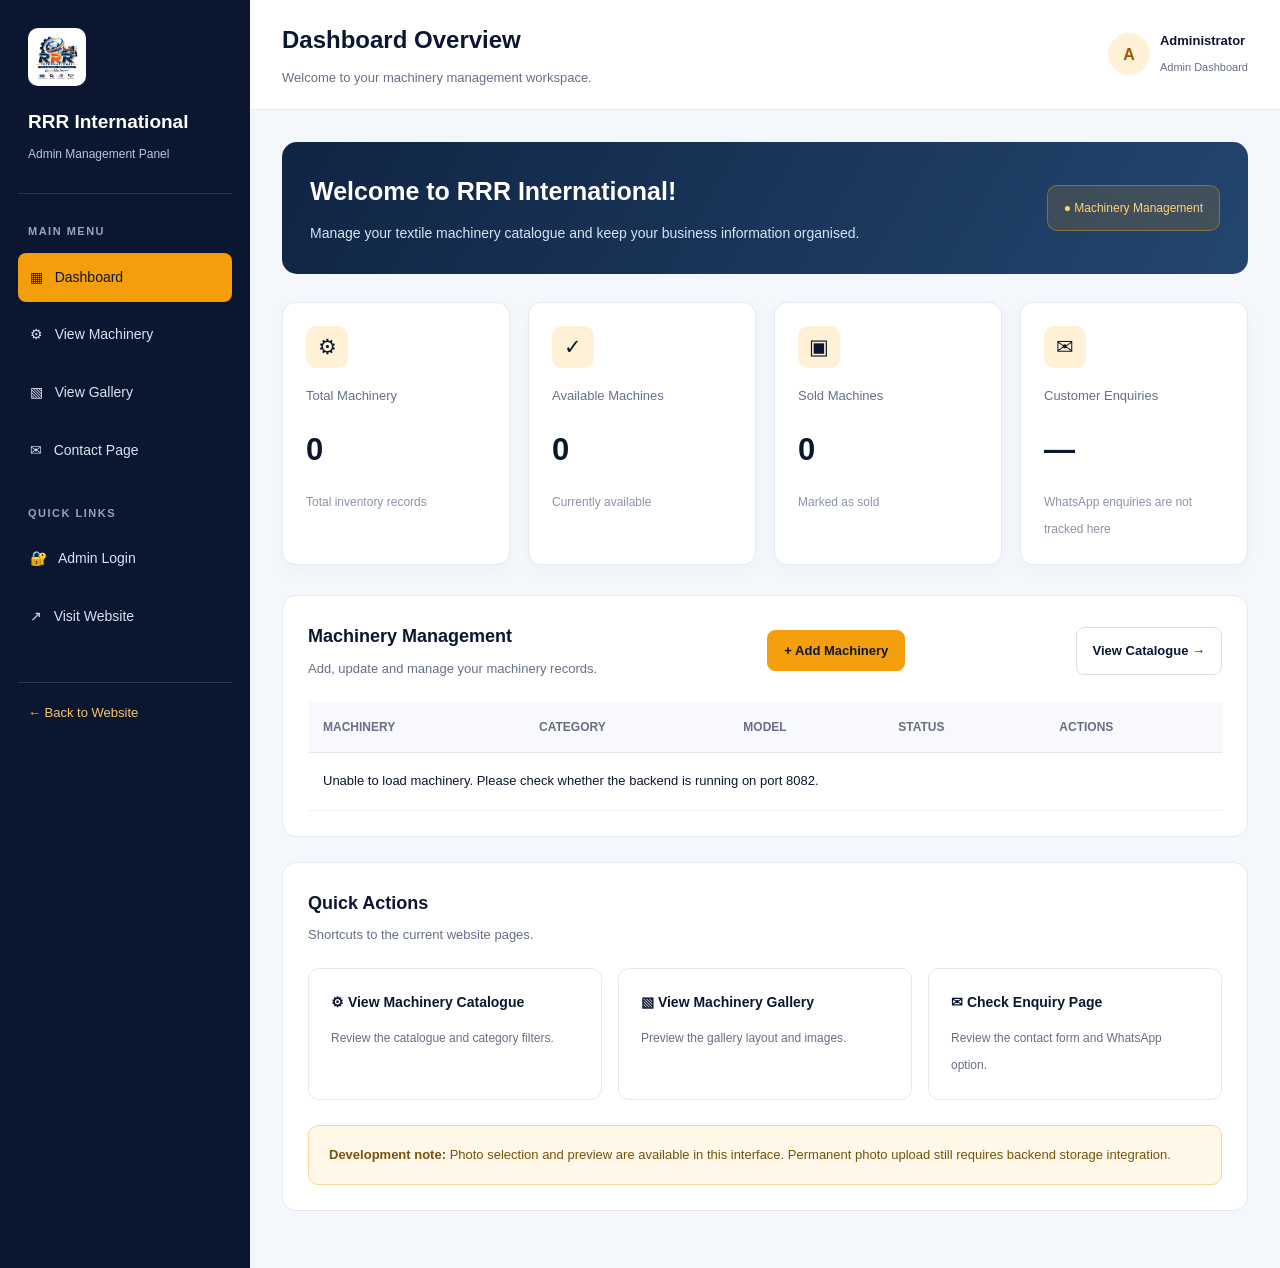
==== admin/dashboard.html @ 13f3f403 "Upload RRR International frontend Upload RRR International frontend" ====
<!DOCTYPE html>
<html lang="en">

<head>
    <meta charset="UTF-8">
    <meta name="viewport" content="width=device-width, initial-scale=1.0">

    <title>Admin Dashboard | RRR International</title>

    <link rel="icon" type="image/png" href="../images/favicon.png">
    <link rel="stylesheet" href="../css/style.css">

    <style>
        * {
            box-sizing: border-box;
        }

        body {
            margin: 0;
            background: #F4F7FB;
            color: #0B1730;
            font-family: Arial, Helvetica, sans-serif;
        }

        .dashboard-layout {
            display: flex;
            min-height: 100vh;
        }

        /* Sidebar */

        .dashboard-sidebar {
            width: 250px;
            flex-shrink: 0;
            background: #0B1730;
            color: #FFFFFF;
            padding: 28px 18px;
        }

        .dashboard-brand {
            padding: 0 10px 28px;
            border-bottom: 1px solid rgba(255,255,255,.13);
        }

        .dashboard-brand img {
            width: 58px;
            height: 58px;
            object-fit: contain;
            background: #FFFFFF;
            padding: 5px;
            border-radius: 10px;
            margin-bottom: 12px;
        }

        .dashboard-brand h2 {
            font-size: 19px;
            margin: 0 0 6px;
            color: #FFFFFF;
        }

        .dashboard-brand p {
            font-size: 12px;
            color: #B9C6DA;
            margin: 0;
        }

        .sidebar-label {
            color: #93A4BD;
            font-size: 11px;
            font-weight: 700;
            letter-spacing: 1.5px;
            margin: 28px 10px 12px;
        }

        .dashboard-menu {
            display: grid;
            gap: 8px;
        }

        .dashboard-menu a {
            display: block;
            padding: 13px 12px;
            color: #D9E2F0;
            text-decoration: none;
            border-radius: 8px;
            font-size: 14px;
            transition: .25s ease;
        }

        .dashboard-menu a:hover,
        .dashboard-menu a.active {
            background: #F59E0B;
            color: #0B1730;
        }

        .sidebar-bottom {
            margin-top: 40px;
            padding: 15px 10px 0;
            border-top: 1px solid rgba(255,255,255,.13);
        }

        .sidebar-bottom a {
            color: #F8C46B;
            font-size: 13px;
            text-decoration: none;
        }

        /* Main Content */

        .dashboard-main {
            flex: 1;
            min-width: 0;
        }

        .dashboard-topbar {
            min-height: 85px;
            background: #FFFFFF;
            border-bottom: 1px solid #E5EAF2;
            padding: 20px 32px;
            display: flex;
            align-items: center;
            justify-content: space-between;
            gap: 15px;
        }

        .dashboard-topbar h1 {
            font-size: 24px;
            margin: 0 0 6px;
        }

        .dashboard-topbar p {
            margin: 0;
            color: #667085;
            font-size: 13px;
        }

        .admin-profile {
            display: flex;
            align-items: center;
            gap: 10px;
        }

        .admin-avatar {
            width: 42px;
            height: 42px;
            display: flex;
            align-items: center;
            justify-content: center;
            background: #FFF1D6;
            color: #9A5800;
            font-weight: 800;
            border-radius: 50%;
        }

        .admin-profile strong {
            display: block;
            font-size: 13px;
        }

        .admin-profile span {
            color: #667085;
            font-size: 11px;
        }

        .dashboard-content {
            padding: 32px;
        }

        /* Welcome Panel */

        .welcome-panel {
            padding: 28px;
            border-radius: 15px;
            color: #FFFFFF;
            background: linear-gradient(120deg, #102443, #23466F);
            display: flex;
            align-items: center;
            justify-content: space-between;
            gap: 20px;
            margin-bottom: 28px;
        }

        .welcome-panel h2 {
            color: #FFFFFF;
            font-size: 25px;
            margin: 0 0 10px;
        }

        .welcome-panel p {
            color: #D8E4F3;
            font-size: 14px;
            line-height: 1.7;
            margin: 0;
        }

        .welcome-badge {
            background: rgba(245,158,11,.15);
            color: #FFD17D;
            border: 1px solid rgba(245,158,11,.4);
            border-radius: 10px;
            padding: 12px 16px;
            font-size: 12px;
            white-space: nowrap;
        }

        /* Statistics */

        .dashboard-stats {
            display: grid;
            grid-template-columns: repeat(4, minmax(0, 1fr));
            gap: 18px;
            margin-bottom: 30px;
        }

        .stat-card {
            padding: 23px;
            background: #FFFFFF;
            border: 1px solid #E5EAF2;
            border-radius: 13px;
            box-shadow: 0 5px 18px rgba(11,23,48,.03);
        }

        .stat-card p {
            color: #667085;
            font-size: 13px;
            margin: 0 0 17px;
        }

        .stat-card h3 {
            color: #0B1730;
            font-size: 31px;
            margin: 0 0 10px;
        }

        .stat-card span {
            color: #8A94A6;
            font-size: 12px;
        }

        .stat-icon {
            width: 42px;
            height: 42px;
            display: flex;
            align-items: center;
            justify-content: center;
            background: #FFF1D6;
            border-radius: 10px;
            font-size: 21px;
            margin-bottom: 17px;
        }

        /* Sections */

        .dashboard-section {
            background: #FFFFFF;
            border: 1px solid #E5EAF2;
            border-radius: 14px;
            padding: 25px;
            margin-bottom: 25px;
        }

        .dashboard-section-heading {
            display: flex;
            align-items: center;
            justify-content: space-between;
            gap: 15px;
            margin-bottom: 22px;
        }

        .dashboard-section-heading h2 {
            font-size: 18px;
            margin: 0 0 6px;
        }

        .dashboard-section-heading p {
            color: #667085;
            font-size: 13px;
            margin: 0;
        }

        .dashboard-button {
            display: inline-block;
            padding: 12px 16px;
            border: 1px solid #F59E0B;
            border-radius: 8px;
            background: #F59E0B;
            color: #0B1730;
            font-size: 13px;
            font-weight: 800;
            text-decoration: none;
            cursor: pointer;
            transition: .25s ease;
        }

        .dashboard-button:hover {
            background: #0B1730;
            color: #FFFFFF;
            border-color: #0B1730;
        }

        .dashboard-button.secondary {
            background: #FFFFFF;
            border-color: #D8E0EB;
            color: #0B1730;
        }

        /* Machinery Table */

        .dashboard-table-wrapper {
            width: 100%;
            overflow-x: auto;
        }

        .dashboard-table {
            width: 100%;
            border-collapse: collapse;
            min-width: 600px;
        }

        .dashboard-table th {
            text-align: left;
            background: #F7F9FC;
            color: #667085;
            font-size: 12px;
            font-weight: 700;
            padding: 15px;
            border-bottom: 1px solid #E5EAF2;
        }

        .dashboard-table td {
            padding: 17px 15px;
            font-size: 13px;
            border-bottom: 1px solid #EEF1F6;
        }

        .machine-category,
        .status-available,
        .status-sold,
        .status-pending {
            display: inline-block;
            padding: 6px 9px;
            border-radius: 5px;
            font-size: 11px;
            font-weight: 700;
        }

        .machine-category {
            background: #EDF2F8;
            color: #344563;
        }

        .status-available {
            background: #DDF7E8;
            color: #167544;
        }

        .status-sold {
            background: #FDE2E2;
            color: #B42318;
        }

        .status-pending {
            background: #FFF4D6;
            color: #8A5700;
        }

        .btn-edit,
        .btn-delete {
            border: none;
            padding: 8px 11px;
            border-radius: 6px;
            cursor: pointer;
            font-weight: 700;
            margin: 2px;
        }

        .btn-edit {
            background: #E5EEFF;
            color: #1D4ED8;
        }

        .btn-delete {
            background: #FEE2E2;
            color: #B42318;
        }

        .dashboard-empty-state {
            text-align: center;
            padding: 25px 15px;
            color: #667085;
            font-size: 13px;
            line-height: 1.8;
        }

        .dashboard-empty-state strong {
            display: block;
            color: #0B1730;
            font-size: 15px;
            margin-bottom: 5px;
        }

        /* Add Machinery Form */

        #addMachineryForm {
            display: none;
            margin: 25px 0;
            padding: 25px;
            background: #FFFFFF;
            border: 1px solid #E5EAF2;
            border-radius: 14px;
            box-shadow: 0 8px 25px rgba(0,0,0,.06);
        }

        #addMachineryForm h2 {
            margin: 0 0 25px;
            color: #123B63;
            font-size: 24px;
        }

        #machineryForm {
            display: grid;
            grid-template-columns: repeat(2, minmax(0, 1fr));
            gap: 20px;
        }

        #machineryForm .form-group {
            display: flex;
            flex-direction: column;
            min-width: 0;
        }

        #machineryForm .full-width,
        #machineryForm .form-actions,
        #machineryForm .form-message {
            grid-column: 1 / -1;
        }

        #machineryForm label {
            display: block;
            margin-bottom: 8px;
            color: #344054;
            font-size: 14px;
            font-weight: 600;
        }

        #machineryForm input,
        #machineryForm select,
        #machineryForm textarea {
            width: 100%;
            padding: 12px 14px;
            border: 1px solid #D0D5DD;
            border-radius: 8px;
            background: #FFFFFF;
            color: #101828;
            font-family: inherit;
            font-size: 14px;
        }

        #machineryForm input:focus,
        #machineryForm select:focus,
        #machineryForm textarea:focus {
            outline: none;
            border-color: #2563EB;
            box-shadow: 0 0 0 3px rgba(37,99,235,.12);
        }

        #machineryForm textarea {
            min-height: 100px;
            resize: vertical;
        }

        #machineImagePreviewContainer {
            margin-top: 15px;
        }

        #machineImagePreview {
            display: block;
            max-width: 100%;
            max-height: 260px;
            object-fit: contain;
            border: 1px solid #E5EAF2;
            border-radius: 8px;
        }

        #machineImageMessage,
        #machineryFormMessage {
            margin: 8px 0 0;
            font-size: 13px;
            font-weight: 600;
            line-height: 1.6;
        }

        .form-actions {
            display: flex;
            flex-wrap: wrap;
            gap: 12px;
        }

        .form-actions button {
            min-width: 140px;
            padding: 12px 20px;
            border: none;
            border-radius: 8px;
            cursor: pointer;
            font-size: 14px;
            font-weight: 700;
        }

        .btn-primary {
            background: #123B63;
            color: #FFFFFF;
        }

        .btn-secondary {
            background: #F2F4F7;
            color: #344054;
        }

        /* Keep Save Machinery visible even when global button hover styles apply */
        #machineryForm .form-actions button[type="submit"].btn-primary,
        #machineryForm .form-actions button[type="submit"].btn-primary:visited {
            background: #123B63 !important;
            color: #FFFFFF !important;
            border: 2px solid #123B63 !important;
            opacity: 1 !important;
            visibility: visible !important;
            text-shadow: none !important;
            box-shadow: 0 3px 8px rgba(18, 59, 99, 0.18);
            transition: background-color .2s ease, color .2s ease, border-color .2s ease, transform .2s ease;
        }

        #machineryForm .form-actions button[type="submit"].btn-primary:hover,
        #machineryForm .form-actions button[type="submit"].btn-primary:focus-visible {
            background: #F59E0B !important;
            color: #0B1730 !important;
            border-color: #F59E0B !important;
            opacity: 1 !important;
            visibility: visible !important;
            outline: 3px solid rgba(245, 158, 11, 0.25);
            outline-offset: 2px;
        }

        #machineryForm .form-actions button[type="submit"].btn-primary:active {
            background: #D97706 !important;
            color: #FFFFFF !important;
            border-color: #D97706 !important;
            transform: translateY(1px);
        }

        #machineryForm .form-actions button[type="submit"].btn-primary:disabled {
            background: #667085 !important;
            color: #FFFFFF !important;
            border-color: #667085 !important;
            opacity: 1 !important;
            cursor: not-allowed;
        }

        /* Quick Actions */

        .quick-actions {
            display: grid;
            grid-template-columns: repeat(3, minmax(0, 1fr));
            gap: 16px;
        }

        .quick-action-card {
            display: block;
            padding: 22px;
            border: 1px solid #E5EAF2;
            border-radius: 11px;
            text-decoration: none;
            transition: .25s ease;
        }

        .quick-action-card:hover {
            border-color: #F59E0B;
            transform: translateY(-3px);
        }

        .quick-action-card strong {
            display: block;
            color: #0B1730;
            font-size: 14px;
            margin-bottom: 8px;
        }

        .quick-action-card span {
            color: #667085;
            font-size: 12px;
            line-height: 1.7;
        }

        .dashboard-notice {
            background: #FFF8E8;
            border: 1px solid #F5D89A;
            border-radius: 10px;
            padding: 17px 20px;
            color: #76520A;
            font-size: 13px;
            line-height: 1.8;
            margin-top: 25px;
        }

        /* Responsive */

        @media (max-width: 1100px) {
            .dashboard-stats {
                grid-template-columns: repeat(2, minmax(0, 1fr));
            }

            .quick-actions {
                grid-template-columns: repeat(2, minmax(0, 1fr));
            }
        }

        @media (max-width: 760px) {
            .dashboard-layout {
                display: block;
            }

            .dashboard-sidebar {
                width: 100%;
                padding: 20px;
            }

            .dashboard-brand {
                display: flex;
                align-items: center;
                gap: 14px;
                padding-bottom: 18px;
            }

            .dashboard-brand img {
                margin: 0;
                flex-shrink: 0;
            }

            .dashboard-menu {
                grid-template-columns: repeat(2, minmax(0, 1fr));
            }

            .dashboard-topbar {
                padding: 20px;
            }

            .dashboard-content {
                padding: 20px;
            }

            .welcome-panel {
                display: block;
                padding: 23px;
            }

            .welcome-badge {
                display: inline-block;
                margin-top: 18px;
            }

            .dashboard-section-heading {
                align-items: flex-start;
                flex-direction: column;
            }
        }

        @media (max-width: 650px) {
            #machineryForm {
                grid-template-columns: 1fr;
            }

            #machineryForm .full-width,
            #machineryForm .form-actions,
            #machineryForm .form-message {
                grid-column: 1;
            }

            .form-actions button {
                width: 100%;
            }
        }

        @media (max-width: 480px) {
            .dashboard-stats,
            .quick-actions {
                grid-template-columns: 1fr;
            }

            .dashboard-topbar {
                align-items: flex-start;
            }

            .dashboard-topbar h1 {
                font-size: 20px;
            }

            .admin-profile > div:last-child {
                display: none;
            }

            .dashboard-section {
                padding: 17px;
            }

            #addMachineryForm {
                padding: 18px;
            }
        }
    </style>
</head>

<body>

<div class="dashboard-layout">

    <!-- Sidebar -->
    <aside class="dashboard-sidebar">

        <div class="dashboard-brand">
            <img src="../images/logo.png" alt="RRR International Logo">

            <div>
                <h2>RRR International</h2>
                <p>Admin Management Panel</p>
            </div>
        </div>

        <p class="sidebar-label">MAIN MENU</p>

        <nav class="dashboard-menu">
            <a href="dashboard.html" class="active">▦ &nbsp; Dashboard</a>
            <a href="../products.html">⚙ &nbsp; View Machinery</a>
            <a href="../gallery.html">▧ &nbsp; View Gallery</a>
            <a href="../contact.html">✉ &nbsp; Contact Page</a>
        </nav>

        <p class="sidebar-label">QUICK LINKS</p>

        <nav class="dashboard-menu">
            <a href="login.html">🔐 &nbsp; Admin Login</a>
            <a href="../index.html">↗ &nbsp; Visit Website</a>
        </nav>

        <div class="sidebar-bottom">
            <a href="../index.html">← Back to Website</a>
        </div>

    </aside>

    <!-- Main Dashboard -->
    <main class="dashboard-main">

        <header class="dashboard-topbar">
            <div>
                <h1>Dashboard Overview</h1>
                <p>Welcome to your machinery management workspace.</p>
            </div>

            <div class="admin-profile">
                <div class="admin-avatar">A</div>
                <div>
                    <strong>Administrator</strong>
                    <span>Admin Dashboard</span>
                </div>
            </div>
        </header>

        <div class="dashboard-content">

            <!-- Welcome -->
            <section class="welcome-panel">
                <div>
                    <h2>Welcome to RRR International!</h2>
                    <p>
                        Manage your textile machinery catalogue
                        and keep your business information organised.
                    </p>
                </div>

                <div class="welcome-badge">● Machinery Management</div>
            </section>

            <!-- Statistics -->
            <section class="dashboard-stats">

                <article class="stat-card">
                    <div class="stat-icon">⚙</div>
                    <p>Total Machinery</p>
                    <h3 id="totalMachinery">0</h3>
                    <span>Total inventory records</span>
                </article>

                <article class="stat-card">
                    <div class="stat-icon">✓</div>
                    <p>Available Machines</p>
                    <h3 id="availableMachinery">0</h3>
                    <span>Currently available</span>
                </article>

                <article class="stat-card">
                    <div class="stat-icon">▣</div>
                    <p>Sold Machines</p>
                    <h3 id="soldMachinery">0</h3>
                    <span>Marked as sold</span>
                </article>

                <article class="stat-card">
                    <div class="stat-icon">✉</div>
                    <p>Customer Enquiries</p>
                    <h3 id="totalEnquiries">—</h3>
                    <span>WhatsApp enquiries are not tracked here</span>
                </article>

            </section>

            <!-- Machinery Management -->
            <section class="dashboard-section">

                <div class="dashboard-section-heading">
                    <div>
                        <h2>Machinery Management</h2>
                        <p>Add, update and manage your machinery records.</p>
                    </div>

                    <button
                        type="button"
                        id="addMachineryBtn"
                        class="dashboard-button">
                        + Add Machinery
                    </button>

                    <a href="../products.html" class="dashboard-button secondary">
                        View Catalogue →
                    </a>
                </div>

                <!-- Add / Edit Machinery Form -->
                <div id="addMachineryForm">

                    <h2>Add New Machinery</h2>

                    <form id="machineryForm">

                        <div class="form-group">
                            <label for="machineName">Machinery Name *</label>
                            <input
                                type="text"
                                id="machineName"
                                name="name"
                                placeholder="Enter machinery name"
                                required>
                        </div>

                        <div class="form-group">
                            <label for="machineCategory">Category *</label>
                            <select id="machineCategory" name="category" required>
                                <option value="">Select Category</option>
                                <option value="Sulzer">Sulzer</option>
                                <option value="Airjet">Airjet</option>
                                <option value="Loom">Loom</option>
                                <option value="Other">Other</option>
                            </select>
                        </div>

                        <div class="form-group">
                            <label for="machineBrand">Brand</label>
                            <input
                                type="text"
                                id="machineBrand"
                                name="brand"
                                placeholder="Enter brand name">
                        </div>

                        <div class="form-group">
                            <label for="machineModel">Model</label>
                            <input
                                type="text"
                                id="machineModel"
                                name="model"
                                placeholder="Enter model number">
                        </div>

                        <div class="form-group full-width">
                            <label for="machineDescription">Description</label>
                            <textarea
                                id="machineDescription"
                                name="description"
                                rows="4"
                                placeholder="Enter machinery details"></textarea>
                        </div>

                        <!-- Mobile / Computer Photo Selection -->
                        <div class="form-group full-width">
                            <label for="machineImageFile">Machinery Photo</label>

                            <input
                                type="file"
                                id="machineImageFile"
                                accept="image/jpeg,image/png,image/webp">

                            <small>
                                Select a photo from your mobile gallery
                                or computer. JPG, PNG and WebP supported.
                            </small>

                            <div id="machineImagePreviewContainer" hidden>
                                <img
                                    id="machineImagePreview"
                                    alt="Machinery photo preview">
                            </div>

                            <input
                                type="hidden"
                                id="machineImageUrl"
                                name="imageUrl">

                            <p id="machineImageMessage" role="status"></p>
                        </div>

                        <div class="form-group">
                            <label for="machineStatus">Status *</label>
                            <select id="machineStatus" name="status" required>
                                <option value="AVAILABLE">Available</option>
                                <option value="SOLD">Sold</option>
                            </select>
                        </div>

                        <div class="form-actions">
                            <button type="submit" class="btn-primary">
                                Save Machinery
                            </button>

                            <button
                                type="button"
                                id="cancelMachineryBtn"
                                class="btn-secondary">
                                Cancel
                            </button>
                        </div>

                        <p
                            id="machineryFormMessage"
                            class="form-message"
                            role="status"></p>

                    </form>
                </div>

                <!-- Machinery Table -->
                <div class="dashboard-table-wrapper">
                    <table class="dashboard-table">

                        <thead>
                            <tr>
                                <th>MACHINERY</th>
                                <th>CATEGORY</th>
                                <th>MODEL</th>
                                <th>STATUS</th>
                                <th>ACTIONS</th>
                            </tr>
                        </thead>

                        <tbody id="machineryTableBody">
                            <tr>
                                <td colspan="5">
                                    <div class="dashboard-empty-state">
                                        <strong>Loading machinery...</strong>
                                        Please wait while we retrieve the inventory.
                                    </div>
                                </td>
                            </tr>
                        </tbody>

                    </table>
                </div>

            </section>

            <!-- Quick Actions -->
            <section class="dashboard-section">

                <div class="dashboard-section-heading">
                    <div>
                        <h2>Quick Actions</h2>
                        <p>Shortcuts to the current website pages.</p>
                    </div>
                </div>

                <div class="quick-actions">

                    <a href="../products.html" class="quick-action-card">
                        <strong>⚙ View Machinery Catalogue</strong>
                        <span>Review the catalogue and category filters.</span>
                    </a>

                    <a href="../gallery.html" class="quick-action-card">
                        <strong>▧ View Machinery Gallery</strong>
                        <span>Preview the gallery layout and images.</span>
                    </a>

                    <a href="../contact.html" class="quick-action-card">
                        <strong>✉ Check Enquiry Page</strong>
                        <span>Review the contact form and WhatsApp option.</span>
                    </a>

                </div>

                <div class="dashboard-notice">
                    <strong>Development note:</strong>
                    Photo selection and preview are available in this interface.
                    Permanent photo upload still requires backend storage integration.
                </div>

            </section>

        </div>
    </main>
</div>

<script src="./dashboard.js"></script>

</body>
</html>
---- css/style.css ----
/* =========================
   GLOBAL STYLES
========================= */

:root {
    --navy: #0B1730;
    --navy-light: #142746;
    --orange: #F59E0B;
    --white: #FFFFFF;
    --light-bg: #F4F7FB;
    --text: #273449;
    --muted: #667085;
    --border: #E5EAF1;
}

* {
    margin: 0;
    padding: 0;
    box-sizing: border-box;
}

html {
    scroll-behavior: smooth;
}

body {
    font-family: Arial, Helvetica, sans-serif;
    color: var(--text);
    background: var(--white);
    line-height: 1.7;
}

a {
    text-decoration: none;
    color: inherit;
}

button,
a {
    -webkit-tap-highlight-color: transparent;
}

.container {
    width: min(1160px, 90%);
    margin: 0 auto;
}

.section-padding {
    padding: 90px 0;
}


/* =========================
   HEADER
========================= */

.site-header {
    background: var(--navy);
    border-bottom: 1px solid rgba(255, 255, 255, 0.1);
    position: sticky;
    top: 0;
    z-index: 1000;
}

.header-container {
    min-height: 88px;
    display: flex;
    align-items: center;
    justify-content: space-between;
    gap: 30px;
}


.brand {
    display: inline-flex;
    align-items: center;
    flex-shrink: 0;
}

.site-logo {
    width: 110px;
    height: 58px;
    object-fit: contain;
    object-position: left center;
    display: block;
}



.main-nav {
    display: flex;
    align-items: center;
    gap: 25px;
}

.main-nav > a {
    color: #DCE5F2;
    font-size: 14px;
    font-weight: 600;
    transition: color 0.25s ease;
}

.main-nav > a:hover,
.main-nav > a.active {
    color: var(--orange);
}

.main-nav .nav-cta {
    padding: 11px 18px;
    background: var(--orange);
    color: var(--navy);
    border-radius: 6px;
    font-weight: 700;
}

.main-nav .nav-cta:hover {
    background: var(--white);
    color: var(--navy);
}

.menu-toggle {
    display: none;
    border: 0;
    background: transparent;
    color: var(--white);
    font-size: 30px;
    cursor: pointer;
}


/* =========================
   HERO SECTION
========================= */

.hero {
    min-height: 590px;
    display: flex;
    align-items: center;
    background:
        radial-gradient(
            circle at 85% 20%,
            rgba(245, 158, 11, 0.15),
            transparent 30%
        ),
        linear-gradient(
            125deg,
            #0B1730 0%,
            #142746 65%,
            #1B3455 100%
        );
    color: var(--white);
    position: relative;
    overflow: hidden;
}

.hero::after {
    content: "";
    position: absolute;
    width: 360px;
    height: 360px;
    right: -130px;
    bottom: -180px;
    border: 1px solid rgba(245, 158, 11, 0.35);
    border-radius: 50%;
    box-shadow:
        0 0 0 35px rgba(245, 158, 11, 0.04),
        0 0 0 70px rgba(245, 158, 11, 0.03);
}

.hero-content {
    padding-top: 80px;
    padding-bottom: 80px;
    position: relative;
    z-index: 1;
    animation: fadeIn 0.8s ease both;
}

.hero-label,
.eyebrow {
    display: inline-block;
    color: var(--orange);
    font-size: 12px;
    font-weight: 800;
    letter-spacing: 2px;
    margin-bottom: 18px;
}

.hero h1 {
    max-width: 800px;
    font-size: clamp(38px, 5.5vw, 68px);
    line-height: 1.12;
    letter-spacing: -1.5px;
    margin-bottom: 24px;
}

.hero h1 span {
    display: block;
    color: var(--orange);
}

.hero-content > p {
    max-width: 650px;
    color: #C5D0E0;
    font-size: 17px;
    margin-bottom: 32px;
}

.hero-actions {
    display: flex;
    flex-wrap: wrap;
    gap: 14px;
}


/* =========================
   BUTTONS
========================= */

.btn {
    display: inline-flex;
    justify-content: center;
    align-items: center;
    min-height: 48px;
    padding: 12px 22px;
    border-radius: 6px;
    font-size: 14px;
    font-weight: 700;
    transition:
        transform 0.25s ease,
        background 0.25s ease;
}

.btn:hover {
    transform: translateY(-2px);
}

.btn-primary {
    background: var(--orange);
    color: var(--navy);
}

.btn-primary:hover {
    background: var(--white);
}

.btn-secondary {
    border: 1px solid rgba(255, 255, 255, 0.4);
    color: var(--white);
}

.btn-secondary:hover {
    background: var(--white);
    color: var(--navy);
}


/* =========================
   CATEGORY SECTION
========================= */

.categories {
    background: var(--light-bg);
}

.section-heading {
    max-width: 680px;
    margin: 0 auto 45px;
    text-align: center;
}

.section-heading .eyebrow {
    margin-bottom: 10px;
}

.section-heading h2 {
    color: var(--navy);
    font-size: clamp(28px, 4vw, 40px);
    line-height: 1.25;
    margin-bottom: 15px;
}

.section-heading p {
    color: var(--muted);
}

.category-grid {
    display: grid;
    grid-template-columns: repeat(3, minmax(0, 1fr));
    gap: 25px;
}

.category-card {
    background: var(--white);
    padding: 32px;
    border: 1px solid var(--border);
    border-radius: 12px;
    transition:
        transform 0.3s ease,
        box-shadow 0.3s ease,
        border-color 0.3s ease;
}

.category-card:hover {
    transform: translateY(-7px);
    border-color: var(--orange);
    box-shadow: 0 16px 35px rgba(11, 23, 48, 0.08);
}

.category-number {
    display: inline-flex;
    align-items: center;
    justify-content: center;
    width: 46px;
    height: 46px;
    margin-bottom: 22px;
    border-radius: 9px;
    background: #FFF3D8;
    color: #9A5B00;
    font-size: 14px;
    font-weight: 800;
}

.category-card h3 {
    color: var(--navy);
    font-size: 22px;
    margin-bottom: 12px;
}

.category-card p {
    color: var(--muted);
    font-size: 14px;
    margin-bottom: 22px;
}

.category-card > a {
    color: #A45F00;
    font-size: 14px;
    font-weight: 800;
}

.category-card > a:hover {
    color: var(--navy);
}


/* =========================
   CONTACT BANNER
========================= */

.contact-banner {
    background: var(--navy);
    color: var(--white);
    padding: 65px 0;
}

.contact-banner-content {
    display: flex;
    align-items: center;
    justify-content: space-between;
    gap: 30px;
}

.contact-banner h2 {
    font-size: clamp(26px, 4vw, 38px);
    line-height: 1.25;
    margin-bottom: 12px;
}

.contact-banner p {
    color: #C5D0E0;
}

.contact-banner .eyebrow {
    margin-bottom: 12px;
}


/* =========================
   FOOTER
========================= */

.site-footer {
    background: #071020;
    color: var(--white);
    padding: 28px 0;
}

.footer-content {
    display: flex;
    align-items: center;
    justify-content: space-between;
    gap: 20px;
}

.footer-content h3 {
    font-size: 17px;
}

.footer-content p {
    color: #AEBBD0;
    font-size: 13px;
}


/* =========================
   ANIMATION
========================= */

@keyframes fadeIn {
    from {
        opacity: 0;
        transform: translateY(15px);
    }

    to {
        opacity: 1;
        transform: translateY(0);
    }
}


/* =========================
   RESPONSIVE DESIGN
========================= */

@media (max-width: 1000px) {

    .header-container {
        gap: 15px;
    }

    .site-logo {
        width: 250px;
    }

    .main-nav {
        gap: 15px;
    }

    .main-nav > a {
        font-size: 13px;
    }

}

@media (max-width: 780px) {

    .header-container {
        min-height: 76px;
        flex-wrap: wrap;
    }

    .site-logo {
        width: 95px;
        height: 50px;
    }

    .menu-toggle {
        display: block;
    }

    .main-nav {
        display: none;
        width: 100%;
        padding: 10px 0 22px;
        flex-direction: column;
        align-items: stretch;
        gap: 0;
    }

    .main-nav.open {
        display: flex;
    }

    .main-nav > a {
        padding: 12px 8px;
        font-size: 15px;
    }

    .main-nav .nav-cta {
        margin-top: 8px;
        text-align: center;
    }

    .hero {
        min-height: 520px;
    }

    .hero-content {
        padding-top: 65px;
        padding-bottom: 65px;
    }

    .category-grid {
        grid-template-columns: 1fr;
    }

    .category-card {
        padding: 27px;
    }

    .contact-banner-content {
        align-items: flex-start;
        flex-direction: column;
    }

    .footer-content {
        flex-direction: column;
        align-items: flex-start;
    }

}

@media (max-width: 420px) {

    .site-logo {
        width: 215px;
    }

    .hero h1 {
        font-size: 37px;
    }

    .hero-content > p {
        font-size: 15px;
    }

    .hero-actions {
        flex-direction: column;
        align-items: stretch;
    }

    .btn {
        width: 100%;
    }

}

/* ==============================
   ABOUT PAGE
============================== */

.page-hero {
    background: linear-gradient(135deg, #0B1730, #16345B);
    color: #ffffff;
    padding: 85px 20px;
    text-align: center;
}

.page-hero .section-label {
    color: #F59E0B;
    font-size: 14px;
    font-weight: 700;
    letter-spacing: 2px;
    margin-bottom: 18px;
}

.page-hero h1 {
    max-width: 850px;
    margin: 0 auto 20px;
    font-size: clamp(32px, 5vw, 52px);
    line-height: 1.2;
}

.page-hero p:not(.section-label) {
    max-width: 650px;
    margin: 0 auto 28px;
    color: #DCE5F2;
    line-height: 1.8;
}

.about-section {
    background: #ffffff;
}

.section-padding {
    padding: 75px 20px;
}

.about-grid {
    display: grid;
    grid-template-columns: 1.4fr 1fr;
    gap: 55px;
    align-items: center;
}

.section-label {
    color: #E88B00;
    font-size: 13px;
    font-weight: 700;
    letter-spacing: 1.8px;
    margin-bottom: 14px;
}

.about-content h2,
.section-heading h2 {
    color: #0B1730;
    font-size: clamp(28px, 4vw, 38px);
    line-height: 1.3;
    margin-bottom: 22px;
}

.about-content p:not(.section-label) {
    color: #586477;
    line-height: 1.9;
    margin-bottom: 18px;
}

.about-content .btn {
    display: inline-block;
    margin-top: 12px;
    text-decoration: none;
}

.about-highlight {
    background: #F3F6FB;
    border: 1px solid #E0E7F0;
    border-radius: 18px;
    padding: 40px 30px;
    text-align: center;
    transition: transform 0.3s ease, box-shadow 0.3s ease;
}

.about-highlight:hover {
    transform: translateY(-6px);
    box-shadow: 0 15px 35px rgba(11, 23, 48, 0.10);
}

.highlight-icon {
    width: 85px;
    height: 85px;
    margin: 0 auto 22px;
    display: flex;
    align-items: center;
    justify-content: center;
    background: #0B1730;
    color: #ffffff;
    border-radius: 18px;
    font-size: 38px;
}

.about-highlight h3 {
    color: #0B1730;
    font-size: 23px;
    margin-bottom: 15px;
}

.about-highlight p {
    color: #586477;
    line-height: 1.8;
}

/* Machinery Categories */

.about-categories {
    background: #F8FAFD;
}

.section-heading {
    text-align: center;
    max-width: 700px;
    margin: 0 auto 45px;
}

.section-heading > p:last-child {
    color: #586477;
    line-height: 1.8;
}

.category-grid {
    display: grid;
    grid-template-columns: repeat(3, minmax(0, 1fr));
    gap: 25px;
}

.category-card {
    display: block;
    padding: 32px 26px;
    background: #ffffff;
    border: 1px solid #E5EAF1;
    border-radius: 16px;
    text-decoration: none;
    transition: transform 0.3s ease, box-shadow 0.3s ease;
}

.category-card:hover {
    transform: translateY(-7px);
    box-shadow: 0 15px 35px rgba(11, 23, 48, 0.10);
}

.category-icon {
    font-size: 36px;
    margin-bottom: 20px;
}

.category-card h3 {
    color: #0B1730;
    font-size: 21px;
    margin-bottom: 14px;
}

.category-card p {
    color: #647084;
    font-size: 15px;
    line-height: 1.8;
    margin-bottom: 22px;
}

.category-link {
    color: #D97706;
    font-weight: 700;
}

/* Contact Banner */

.contact-banner {
    background: #0B1730;
    padding: 55px 20px;
    color: #ffffff;
}

.contact-banner-content {
    display: flex;
    justify-content: space-between;
    align-items: center;
    gap: 30px;
}

.contact-banner h2 {
    font-size: clamp(26px, 4vw, 36px);
    margin-bottom: 15px;
}

.contact-banner p:not(.section-label) {
    color: #DCE5F2;
    line-height: 1.8;
}

.contact-banner .section-label {
    color: #F59E0B;
}

.btn-light {
    display: inline-block;
    flex-shrink: 0;
    background: #ffffff;
    color: #0B1730;
    padding: 15px 24px;
    border-radius: 8px;
    text-decoration: none;
    font-weight: 700;
    transition: background 0.3s ease;
}

.btn-light:hover {
    background: #F59E0B;
}

/* Footer */

.footer-content {
    display: flex;
    justify-content: space-between;
    align-items: center;
    gap: 20px;
}

.footer-content h3 {
    margin-bottom: 8px;
}

.footer-content p {
    line-height: 1.7;
}

/* Responsive Design */

@media (max-width: 780px) {

    .page-hero {
        padding: 60px 20px;
    }

    .about-grid {
        grid-template-columns: 1fr;
        gap: 35px;
    }

    .category-grid {
        grid-template-columns: 1fr;
    }

    .contact-banner-content {
        flex-direction: column;
        align-items: flex-start;
    }

    .footer-content {
        flex-direction: column;
        align-items: flex-start;
    }
}


/* =====================================
   MACHINERY PRODUCTS PAGE
===================================== */

.products-section {
    background: #F8FAFD;
}

.product-controls {
    margin-bottom: 35px;
}

.product-search {
    max-width: 650px;
    margin: 0 auto 25px;
}

.product-search input {
    width: 100%;
    padding: 16px 20px;
    border: 1px solid #D8E0EB;
    border-radius: 10px;
    background: #FFFFFF;
    color: #0B1730;
    font-size: 15px;
    outline: none;
}

.product-search input:focus {
    border-color: #F59E0B;
    box-shadow: 0 0 0 3px rgba(245, 158, 11, 0.12);
}

.category-filters {
    display: flex;
    justify-content: center;
    flex-wrap: wrap;
    gap: 12px;
}

.filter-btn {
    padding: 11px 22px;
    border: 1px solid #D8E0EB;
    border-radius: 30px;
    background: #FFFFFF;
    color: #0B1730;
    font-size: 14px;
    font-weight: 600;
    cursor: pointer;
    transition: all 0.25s ease;
}

.filter-btn:hover,
.filter-btn.active {
    background: #0B1730;
    color: #FFFFFF;
    border-color: #0B1730;
}

.products-grid {
    display: grid;
    grid-template-columns: repeat(3, minmax(0, 1fr));
    gap: 25px;
}

.product-card {
    min-width: 0;
    overflow: hidden;
    background: #FFFFFF;
    border: 1px solid #E5EAF1;
    border-radius: 16px;
    transition: transform 0.3s ease, box-shadow 0.3s ease;
}

.product-card:hover {
    transform: translateY(-6px);
    box-shadow: 0 15px 35px rgba(11, 23, 48, 0.10);
}

.product-image-wrap {
    position: relative;
    height: 235px;
    overflow: hidden;
    background: #E9EEF5;
}

.product-image {
    width: 100%;
    height: 100%;
    object-fit: cover;
    display: block;
}

.product-placeholder {
    width: 100%;
    height: 100%;
    display: flex;
    flex-direction: column;
    justify-content: center;
    align-items: center;
    gap: 12px;
    background: linear-gradient(135deg, #E7EDF5, #D5DFED);
    color: #0B1730;
    text-align: center;
}

.product-placeholder span {
    font-size: 48px;
}

.product-placeholder p {
    font-weight: 700;
    font-size: 13px;
    letter-spacing: 1px;
}

.product-category-badge {
    position: absolute;
    top: 15px;
    left: 15px;
    padding: 7px 12px;
    border-radius: 20px;
    background: #FFFFFF;
    color: #0B1730;
    font-size: 12px;
    font-weight: 700;
}

.product-status {
    position: absolute;
    right: 15px;
    top: 15px;
    padding: 7px 11px;
    border-radius: 20px;
    font-size: 12px;
    font-weight: 700;
}

.product-status.available {
    background: #DCFCE7;
    color: #166534;
}

.product-status.sold {
    background: #FEE2E2;
    color: #991B1B;
}

.product-info {
    padding: 24px;
}

.product-info h3 {
    color: #0B1730;
    font-size: 21px;
    margin-bottom: 12px;
}

.product-model {
    color: #647084;
    font-size: 13px;
    margin-bottom: 15px;
}

.product-description {
    color: #586477;
    font-size: 14px;
    line-height: 1.8;
    margin-bottom: 20px;
}

.product-specs {
    padding: 15px 0;
    margin-bottom: 18px;
    border-top: 1px solid #E8EDF4;
    border-bottom: 1px solid #E8EDF4;
}

.product-specs p {
    display: flex;
    justify-content: space-between;
    gap: 12px;
    margin: 8px 0;
    color: #586477;
    font-size: 13px;
}

.product-specs strong {
    color: #0B1730;
    text-align: right;
}

.product-actions {
    display: flex;
    gap: 10px;
}

.product-actions a {
    flex: 1;
    display: inline-flex;
    justify-content: center;
    align-items: center;
    text-align: center;
    padding: 12px 10px;
    border-radius: 8px;
    font-size: 13px;
    font-weight: 700;
    text-decoration: none;
}

.product-details-btn {
    background: #EDF2F8;
    color: #0B1730;
}

.product-enquiry-btn {
    background: #0B1730;
    color: #f18080;
}

.product-enquiry-btn:hover {
    background: #F59E0B;
    color: #0B1730;
}

.product-enquiry-btn.disabled {
    background: #E5E7EB;
    color: #6B7280;
    pointer-events: none;
}

.products-loading {
    grid-column: 1 / -1;
    padding: 50px 20px;
    text-align: center;
    color: #647084;
}

.no-products {
    padding: 40px 20px;
    text-align: center;
    color: #647084;
}

.no-products h3 {
    color: #0B1730;
    margin-bottom: 12px;
}

.products-enquiry {
    margin-top: 65px;
    padding: 40px;
    display: flex;
    align-items: center;
    justify-content: space-between;
    gap: 30px;
    background: #FFFFFF;
    border: 1px solid #E5EAF1;
    border-radius: 16px;
}

.products-enquiry h2 {
    color: #0B1730;
    font-size: clamp(23px, 3vw, 32px);
    margin-bottom: 12px;
}

.products-enquiry p:not(.section-label) {
    color: #647084;
    line-height: 1.8;
}

.products-enquiry .btn {
    flex-shrink: 0;
    text-decoration: none;
}

@media (max-width: 1000px) {
    .products-grid {
        grid-template-columns: repeat(2, minmax(0, 1fr));
    }
}

@media (max-width: 650px) {
    .products-grid {
        grid-template-columns: 1fr;
    }

    .product-image-wrap {
        height: 230px;
    }

    .products-enquiry {
        padding: 25px;
        flex-direction: column;
        align-items: flex-start;
    }

    .products-enquiry .btn {
        width: 100%;
        text-align: center;
    }
}

@media (max-width: 420px) {
    .product-actions {
        flex-direction: column;
    }

    .category-filters {
        gap: 8px;
    }

    .filter-btn {
        padding: 10px 15px;
    }
}


/* Machinery availability - neutral status */

.product-status {
    background: #FFF3D6;
    color: #805500;
    max-width: calc(100% - 30px);
    text-align: center;
}



/* =====================================
   PRODUCT DETAILS PAGE
===================================== */

.details-breadcrumb {
    padding: 18px 20px;
    background: #F3F6FB;
    border-bottom: 1px solid #E5EAF1;
}

.details-breadcrumb .container {
    display: flex;
    flex-wrap: wrap;
    gap: 10px;
    align-items: center;
    font-size: 14px;
    color: #647084;
}

.details-breadcrumb a {
    color: #0B1730;
    text-decoration: none;
}

.details-breadcrumb a:hover {
    color: #D97706;
}

.product-details-section {
    background: #FFFFFF;
    min-height: 450px;
}

.product-details-grid {
    display: grid;
    grid-template-columns: 1fr 1fr;
    gap: 55px;
    align-items: start;
}

.details-main-image {
    height: 430px;
    overflow: hidden;
    background: #E9EEF5;
    border-radius: 18px;
}

.details-image-placeholder {
    height: 100%;
    display: flex;
    flex-direction: column;
    align-items: center;
    justify-content: center;
    gap: 15px;
    padding: 25px;
    text-align: center;
    background: linear-gradient(135deg, #E7EDF5, #D5DFED);
    color: #0B1730;
}

.details-image-placeholder span {
    font-size: 75px;
}

.details-image-placeholder p {
    font-weight: 800;
    letter-spacing: 1.5px;
}

.details-image-placeholder small {
    color: #647084;
}

.details-image-note {
    margin-top: 14px;
    color: #647084;
    font-size: 13px;
    text-align: center;
}

.details-information h1 {
    margin-bottom: 15px;
    color: #0B1730;
    font-size: clamp(30px, 4vw, 42px);
    line-height: 1.25;
}

.details-model {
    margin-bottom: 20px;
    color: #647084;
}

.details-status {
    display: inline-flex;
    align-items: center;
    gap: 10px;
    padding: 10px 15px;
    margin-bottom: 30px;
    border-radius: 8px;
    background: #FFF3D6;
    color: #805500;
    font-size: 14px;
    font-weight: 700;
}

.details-status-dot {
    width: 8px;
    height: 8px;
    border-radius: 50%;
    background: #D97706;
}

.details-description {
    margin-bottom: 30px;
}

.details-description h2,
.details-specifications h2 {
    margin-bottom: 15px;
    color: #0B1730;
    font-size: 21px;
}

.details-description p {
    color: #586477;
    line-height: 1.9;
}

.details-specifications {
    margin-bottom: 30px;
}

.detail-spec-row {
    display: flex;
    justify-content: space-between;
    gap: 20px;
    padding: 15px 0;
    border-bottom: 1px solid #E8EDF4;
    color: #647084;
    font-size: 14px;
}

.detail-spec-row strong {
    max-width: 60%;
    color: #0B1730;
    text-align: right;
}

.details-actions {
    display: flex;
    flex-wrap: wrap;
    gap: 12px;
}

.details-actions .btn {
    text-decoration: none;
    text-align: center;
}

.details-back-btn {
    display: inline-flex;
    justify-content: center;
    align-items: center;
    padding: 14px 18px;
    border: 1px solid #D8E0EB;
    border-radius: 8px;
    color: #0B1730;
    text-decoration: none;
    font-weight: 700;
}

.details-back-btn:hover {
    background: #F3F6FB;
}

.details-disclaimer {
    margin-top: 22px;
    color: #647084;
    font-size: 12px;
    line-height: 1.8;
}

.product-details-loading {
    padding: 60px 20px;
    color: #647084;
    text-align: center;
}

.details-not-found {
    padding: 60px 20px;
    text-align: center;
}

.details-not-found h2 {
    margin-bottom: 15px;
    color: #0B1730;
}

.details-not-found p {
    margin-bottom: 25px;
    color: #647084;
    line-height: 1.8;
}

.details-not-found .btn {
    display: inline-block;
    text-decoration: none;
}

@media (max-width: 780px) {
    .product-details-grid {
        grid-template-columns: 1fr;
        gap: 35px;
    }

    .details-main-image {
        height: 300px;
    }

    .details-actions {
        flex-direction: column;
    }

    .details-actions a {
        width: 100%;
    }
}

/* View Details Button Hover Effect */

.product-details-btn {
    transition: all 0.3s ease;
    border: 1px solid #D8E0EB;
}

.product-details-btn:hover {
    background: #0B1730;
    color: #FFFFFF;
    border-color: #0B1730;
    transform: translateY(-3px);
    box-shadow: 0 6px 15px rgba(11, 23, 48, 0.15);
}

/* View Details - Hover Fix */

.product-actions .product-details-btn {
    background-color: #EDF2F8;
    color: #0B1730;
    border: 1px solid #D8E0EB;
    transition: background-color 0.3s ease,
                color 0.3s ease,
                transform 0.3s ease,
                box-shadow 0.3s ease;
}

.product-actions .product-details-btn:hover {
    background-color: #0B1730;
    color: #FFFFFF;
    border-color: #0B1730;
    transform: translateY(-3px);
    box-shadow: 0 6px 15px rgba(11, 23, 48, 0.15);
}

/* =====================================
   MACHINERY GALLERY
===================================== */

.gallery-section {
    background: #F8FAFD;
}

.gallery-filters {
    display: flex;
    justify-content: center;
    flex-wrap: wrap;
    gap: 12px;
    margin-bottom: 35px;
}

.gallery-filter {
    padding: 11px 22px;
    border: 1px solid #D8E0EB;
    border-radius: 30px;
    background: #FFFFFF;
    color: #0B1730;
    font-weight: 600;
    cursor: pointer;
    transition: all 0.3s ease;
}

.gallery-filter:hover,
.gallery-filter.active {
    background: #0B1730;
    color: #FFFFFF;
    border-color: #0B1730;
}

.gallery-grid {
    display: grid;
    grid-template-columns: repeat(3, minmax(0, 1fr));
    gap: 25px;
}

.gallery-card {
    overflow: hidden;
    background: #FFFFFF;
    border: 1px solid #E5EAF1;
    border-radius: 16px;
    transition: transform 0.3s ease, box-shadow 0.3s ease;
}

.gallery-card:hover {
    transform: translateY(-6px);
    box-shadow: 0 15px 35px rgba(11, 23, 48, 0.10);
}

.gallery-image-button {
    position: relative;
    display: block;
    width: 100%;
    height: 250px;
    padding: 0;
    overflow: hidden;
    border: none;
    cursor: pointer;
    text-align: center;
}

.gallery-placeholder {
    width: 100%;
    height: 100%;
    display: flex;
    flex-direction: column;
    align-items: center;
    justify-content: center;
    gap: 12px;
    background: linear-gradient(135deg, #E7EDF5, #D5DFED);
    color: #0B1730;
    transition: transform 0.3s ease;
}

.gallery-image-button:hover .gallery-placeholder {
    transform: scale(1.05);
}

.gallery-placeholder span {
    font-size: 48px;
}

.gallery-placeholder p {
    font-size: 14px;
    font-weight: 800;
    letter-spacing: 1px;
}

.gallery-placeholder small {
    color: #647084;
}

.gallery-zoom {
    position: absolute;
    right: 15px;
    bottom: 15px;
    padding: 9px 13px;
    border-radius: 8px;
    background: #0B1730;
    color: #FFFFFF;
    font-size: 12px;
    font-weight: 700;
    transition: background 0.3s ease;
}

.gallery-image-button:hover .gallery-zoom {
    background: #F59E0B;
    color: #0B1730;
}

.gallery-caption {
    padding: 20px;
}

.gallery-caption h3 {
    color: #0B1730;
    margin-bottom: 8px;
}

.gallery-caption p {
    color: #647084;
    font-size: 14px;
    line-height: 1.7;
}

.gallery-note {
    margin-top: 30px;
    color: #647084;
    font-size: 13px;
    line-height: 1.8;
    text-align: center;
}


/* Lightbox */

.gallery-lightbox[hidden] {
    display: none !important;
}

.gallery-lightbox {
    position: fixed;
    inset: 0;
    z-index: 9999;
    display: flex;
    align-items: center;
    justify-content: center;
    padding: 20px;
    background: rgba(5, 12, 26, 0.88);
}

.lightbox-content {
    position: relative;
    width: min(650px, 100%);
    min-height: 350px;
    border-radius: 16px;
    overflow: hidden;
    background: #FFFFFF;
}

.lightbox-close {
    position: absolute;
    top: 12px;
    right: 15px;
    z-index: 2;
    width: 42px;
    height: 42px;
    border: none;
    border-radius: 50%;
    background: #0B1730;
    color: #FFFFFF;
    font-size: 28px;
    cursor: pointer;
}

.lightbox-close:hover {
    background: #F59E0B;
    color: #0B1730;
}

.lightbox-placeholder {
    min-height: 350px;
    padding: 60px 25px 35px;
    display: flex;
    flex-direction: column;
    align-items: center;
    justify-content: center;
    gap: 15px;
    text-align: center;
    color: #0B1730;
    background: linear-gradient(135deg, #E7EDF5, #D5DFED);
}

.lightbox-placeholder span {
    font-size: 65px;
}

.lightbox-placeholder h2 {
    font-size: 25px;
}

.lightbox-placeholder p {
    max-width: 400px;
    color: #647084;
    line-height: 1.8;
}

@media (max-width: 900px) {
    .gallery-grid {
        grid-template-columns: repeat(2, minmax(0, 1fr));
    }
}

@media (max-width: 600px) {
    .gallery-grid {
        grid-template-columns: 1fr;
    }

    .gallery-image-button {
        height: 230px;
    }

    .gallery-filters {
        gap: 8px;
    }

    .gallery-filter {
        padding: 10px 15px;
    }
}

/* ================================
   CONTACT PAGE
================================ */

.contact-page-hero {
    background: linear-gradient(135deg, #0B1730, #172D50);
    color: #FFFFFF;
    text-align: center;
    padding: 90px 20px;
}

.contact-page-hero .section-label {
    color: #F59E0B;
    font-weight: 700;
    letter-spacing: 2px;
    font-size: 13px;
}

.contact-page-hero h1 {
    color: #FFFFFF;
    font-size: clamp(32px, 5vw, 52px);
    line-height: 1.2;
    margin: 20px 0;
}

.contact-page-hero h1 span {
    color: #F59E0B;
}

.contact-page-hero p {
    max-width: 650px;
    margin: 0 auto;
    color: #D6DFEC;
    font-size: 17px;
    line-height: 1.8;
}


/* Main Contact Layout */

.contact-main-section {
    background: #F6F8FC;
}

.contact-layout {
    display: grid;
    grid-template-columns: 0.9fr 1.1fr;
    gap: 50px;
    align-items: start;
}

.contact-information {
    padding-top: 15px;
}

.contact-information .section-label,
.contact-form-card .section-label {
    color: #D97706;
    font-size: 12px;
    font-weight: 800;
    letter-spacing: 1.8px;
}

.contact-information h2,
.contact-form-card h2 {
    color: #0B1730;
    font-size: 32px;
    line-height: 1.3;
    margin: 14px 0;
}

.contact-information > p,
.contact-form-description {
    color: #667085;
    font-size: 15px;
    line-height: 1.8;
    margin-bottom: 28px;
}


/* Contact Information Cards */

.contact-info-card {
    display: flex;
    align-items: flex-start;
    gap: 18px;
    padding: 22px 0;
    border-bottom: 1px solid #E0E6EF;
}

.contact-info-icon {
    flex-shrink: 0;
    width: 48px;
    height: 48px;
    display: flex;
    align-items: center;
    justify-content: center;
    background: #FFF1D6;
    color: #B86A00;
    border-radius: 12px;
    font-size: 23px;
}

.contact-info-card h3 {
    margin: 0 0 8px;
    color: #0B1730;
    font-size: 17px;
}

.contact-info-card p,
.contact-info-card a {
    display: block;
    color: #667085;
    font-size: 14px;
    line-height: 1.8;
    margin: 4px 0;
    overflow-wrap: anywhere;
}

.contact-info-card a {
    color: #0B1730;
    text-decoration: none;
    font-weight: 600;
}

.contact-info-card a:hover {
    color: #D97706;
}

.contact-info-card .contact-whatsapp-link {
    color: #16834A;
    margin-top: 8px;
}


/* Enquiry Form Card */

.contact-form-card {
    background: #FFFFFF;
    padding: 38px;
    border-radius: 18px;
    border: 1px solid #E5EAF2;
    box-shadow: 0 15px 45px rgba(11, 23, 48, 0.07);
}

.contact-form-description {
    margin-bottom: 25px;
}


/* Form Fields */

#contactEnquiryForm .form-group {
    margin-bottom: 20px;
}

#contactEnquiryForm label {
    display: block;
    color: #24324A;
    font-size: 14px;
    font-weight: 600;
    margin-bottom: 9px;
}

#contactEnquiryForm input,
#contactEnquiryForm select,
#contactEnquiryForm textarea {
    width: 100%;
    padding: 14px 15px;
    border: 1px solid #D8E0EB;
    border-radius: 9px;
    background: #FFFFFF;
    color: #0B1730;
    font-family: inherit;
    font-size: 14px;
    outline: none;
    transition: border-color 0.25s ease,
                box-shadow 0.25s ease;
}

#contactEnquiryForm input,
#contactEnquiryForm select {
    min-height: 48px;
}

#contactEnquiryForm textarea {
    resize: vertical;
    min-height: 120px;
}

#contactEnquiryForm input:focus,
#contactEnquiryForm select:focus,
#contactEnquiryForm textarea:focus {
    border-color: #F59E0B;
    box-shadow: 0 0 0 3px rgba(245, 158, 11, 0.13);
}

#contactEnquiryForm input::placeholder,
#contactEnquiryForm textarea::placeholder {
    color: #98A2B3;
}


/* Submit Button */

.contact-submit-btn {
    width: 100%;
    padding: 16px 20px;
    border: 2px solid #F59E0B;
    border-radius: 9px;
    background: #F59E0B;
    color: #0B1730;
    font-family: inherit;
    font-size: 15px;
    font-weight: 800;
    cursor: pointer;
    transition: background-color 0.3s ease,
                color 0.3s ease,
                transform 0.3s ease,
                box-shadow 0.3s ease;
}

.contact-submit-btn:hover {
    background: #0B1730;
    color: #FFFFFF;
    border-color: #0B1730;
    transform: translateY(-2px);
    box-shadow: 0 8px 20px rgba(11, 23, 48, 0.16);
}

.contact-submit-btn:focus-visible {
    outline: 3px solid #F59E0B;
    outline-offset: 3px;
}

.form-privacy-note {
    color: #7A8495;
    font-size: 12px;
    line-height: 1.7;
    text-align: center;
    margin: 15px 0 0;
}

.contact-form-message {
    color: #B42318;
    font-size: 13px;
    line-height: 1.6;
    margin-top: 12px;
}


/* Contact Page Responsive Design */

@media (max-width: 900px) {
    .contact-layout {
        grid-template-columns: 1fr;
        gap: 35px;
    }

    .contact-information {
        padding-top: 0;
    }

    .contact-form-card {
        padding: 30px;
    }
}

@media (max-width: 600px) {
    .contact-page-hero {
        padding: 65px 18px;
    }

    .contact-page-hero p {
        font-size: 15px;
    }

    .contact-information h2,
    .contact-form-card h2 {
        font-size: 27px;
    }

    .contact-form-card {
        padding: 22px 18px;
        border-radius: 13px;
    }

    .contact-info-card {
        gap: 13px;
    }

    .contact-info-icon {
        width: 42px;
        height: 42px;
        font-size: 20px;
    }
}


/* =========================
COMPANY LOGO & BRAND NAME
========================= */

.logo {
display: flex;
align-items: center;
gap: 14px;
text-decoration: none;
flex-shrink: 0;
}

.logo img {
width: 72px;
height: 72px;
object-fit: contain;
display: block;
}

.logo-text {
display: flex;
flex-direction: column;
line-height: 1.15;
white-space: nowrap;
}

.logo-text strong {
color: #FFFFFF;
font-size: 29px;
font-weight: 900;
letter-spacing: 1.5px;
}

.logo-text span {
color: #F59E0B;
font-size: 15px;
font-weight: 800;
letter-spacing: 2px;
margin-top: 3px;
}

.logo-text small {
color: #CBD5E1;
font-size: 10px;
font-weight: 700;
letter-spacing: 1.5px;
margin-top: 5px;
}

/* Mobile Logo */

@media (max-width: 480px) {

.logo {
    gap: 8px;
}

.logo img {
    width: 48px;
    height: 48px;
}

.logo-text strong {
    font-size: 21px;
    letter-spacing: 1px;
}

.logo-text span {
    font-size: 11px;
    letter-spacing: 1.3px;
    margin-top: 2px;
}

.logo-text small {
    font-size: 8px;
    letter-spacing: 1px;
    margin-top: 3px;
}

}


/* Machinery Product Images */

.product-image-wrap {
position: relative;
overflow: hidden;
}

.product-image {
display: block;
width: 100%;
height: 240px;
object-fit: contain;
background: #ffffff;
padding: 10px;
box-sizing: border-box;
}

.product-image-wrap .product-placeholder {
width: 100%;
height: 240px;
align-items: center;
justify-content: center;
flex-direction: column;
background: #f1f5f9;
}

@media (max-width: 600px) {
.product-image,
.product-image-wrap .product-placeholder {
height: 210px;
}
}


/* ==========================================
   PRODUCT DETAILS IMAGE
========================================== */

.details-main-image {
    width: 100%;
    min-height: 350px;
    display: flex;
    align-items: center;
    justify-content: center;
    overflow: hidden;
    background: #ffffff;
    border: 1px solid #e2e8f0;
    border-radius: 12px;
}

.details-product-image {
    display: block;
    width: 100%;
    height: 420px;
    object-fit: contain;
    padding: 15px;
    box-sizing: border-box;
}

.details-image-placeholder {
    width: 100%;
    min-height: 350px;
    display: flex;
    flex-direction: column;
    align-items: center;
    justify-content: center;
    text-align: center;
    background: #f1f5f9;
    color: #475569;
}

.details-image-placeholder span {
    font-size: 50px;
    margin-bottom: 12px;
}

.details-image-placeholder p {
    font-size: 16px;
    font-weight: 700;
}

.details-image-placeholder small {
    font-size: 13px;
}

.details-image-note {
    margin-top: 12px;
    font-size: 13px;
    color: #64748b;
    line-height: 1.6;
}

@media (max-width: 600px) {
    .details-main-image {
        min-height: 260px;
    }

    .details-product-image {
        height: 300px;
    }

    .details-image-placeholder {
        min-height: 260px;
    }
}


/* ==========================================
   CONTACT DETAILS - ADDITIONAL STYLING
========================================== */

.contact-office-address {
    margin-top: 8px;
    font-style: normal;
    line-height: 1.8;
    overflow-wrap: anywhere;
}

.contact-info-card a {
    overflow-wrap: anywhere;
}

.contact-info-card a[href^="tel:"],
.contact-info-card a[href^="mailto:"] {
    display: inline-block;
    margin-top: 5px;
}

.contact-info-card .contact-gst-number {
    font-weight: 700;
    color: #0B1730;
    overflow-wrap: anywhere;
}

.contact-info-card p {
    line-height: 1.7;
}

@media (max-width: 600px) {
    .contact-office-address {
        font-size: 14px;
    }

    .contact-info-card {
        overflow-wrap: anywhere;
    }
}

/* Product action buttons - always visible */

.product-actions {
display: flex;
flex-wrap: wrap;
align-items: center;
gap: 10px;
margin-top: 16px;
opacity: 1;
visibility: visible;
}

.product-actions .btn {
display: inline-flex;
align-items: center;
justify-content: center;
opacity: 1;
visibility: visible;
position: relative;
min-height: 42px;
padding: 11px 18px;
border-radius: 6px;
text-decoration: none;
transition: background-color 0.2s ease, transform 0.2s ease;
}

.product-actions .btn:hover {
transform: translateY(-2px);
}

.product-actions .btn-primary,
.product-actions .btn-secondary {
opacity: 1;
visibility: visible;
}

/* Mobile responsive buttons */

@media (max-width: 480px) {
.product-actions {
gap: 8px;
}



.product-actions .btn {
    flex: 1 1 auto;
    padding: 10px 12px;
    font-size: 14px;
}

}

/* ==========================================
   FIX: PRODUCT ACTION BUTTONS ALWAYS VISIBLE
========================================== */

.product-card .product-actions {
    display: flex !important;
    flex-direction: row !important;
    flex-wrap: wrap;
    align-items: stretch;
    gap: 10px;
    margin-top: 16px;

    opacity: 1 !important;
    visibility: visible !important;
    height: auto !important;
    overflow: visible !important;
}

.product-card .product-actions a,
.product-card .product-actions .product-details-btn,
.product-card .product-actions .product-enquiry-btn {
    display: inline-flex !important;
    flex: 1 1 120px;
    align-items: center;
    justify-content: center;

    min-height: 44px;
    padding: 12px 10px;

    border-radius: 8px;
    font-size: 13px;
    font-weight: 700;
    text-align: center;
    text-decoration: none;

    opacity: 1 !important;
    visibility: visible !important;
    position: relative !important;
    transform: none;

    transition: background-color 0.25s ease,
                color 0.25s ease,
                transform 0.25s ease;
}

/* View Details button */
.product-card .product-actions .product-details-btn {
    background: #EDF2F8 !important;
    color: #0B1730 !important;
    border: 1px solid #D8E0EB;
}

.product-card .product-actions .product-details-btn:hover {
    background: #0B1730 !important;
    color: #FFFFFF !important;
    transform: translateY(-2px);
}

/* Enquire button - always visible */
.product-card .product-actions .product-enquiry-btn {
    background: #F59E0B !important;
    color: #0B1730 !important;
    border: 1px solid #F59E0B;
}

.product-card .product-actions .product-enquiry-btn:hover {
    background: #0B1730 !important;
    color: #FFFFFF !important;
    border-color: #0B1730;
    transform: translateY(-2px);
}

/* Mobile */
@media (max-width: 480px) {
    .product-card .product-actions a {
        flex: 1 1 100px;
        font-size: 12px;
        padding: 11px 8px;
    }
}

/* RRR International - Always Visible Product Buttons */

.product-card .product-actions {
display: flex !important;
flex-direction: row !important;
flex-wrap: wrap;
gap: 10px;
margin-top: 18px;
opacity: 1 !important;
visibility: visible !important;
height: auto !important;
overflow: visible !important;
}

.product-card .product-actions .btn {
display: inline-flex !important;
flex: 1 1 120px;
align-items: center;
justify-content: center;
min-height: 44px;
padding: 12px 10px;
border-radius: 8px;
font-size: 13px;
font-weight: 700;
text-align: center;
text-decoration: none;
cursor: pointer;
opacity: 1 !important;
visibility: visible !important;
position: relative !important;
transform: none;
transition: background-color 0.25s ease,
color 0.25s ease,
transform 0.25s ease;
}

/* View Details Button */
.product-card .product-actions .btn-primary {
background: #EDF2F8 !important;
color: #0B1730 !important;
border: 1px solid #D8E0EB !important;
}

.product-card .product-actions .btn-primary:hover {
background: #0B1730 !important;
color: #FFFFFF !important;
transform: translateY(-2px);
}

/* Enquire Button */
.product-card .product-actions .btn-secondary {
background: #F59E0B !important;
color: #0B1730 !important;
border: 1px solid #F59E0B !important;
}

.product-card .product-actions .btn-secondary:hover {
background: #0B1730 !important;
color: #FFFFFF !important;
border-color: #0B1730 !important;
transform: translateY(-2px);
}

/* Mobile Responsive */
@media (max-width: 480px) {
.product-card .product-actions {
gap: 8px;
}

.product-card .product-actions .btn {
    flex: 1 1 100px;
    padding: 11px 8px;
    font-size: 12px;
}

}

/* Fix: Product details image and placeholder */

.details-main-image {
position: relative;
display: block;
width: 100%;
}

.details-main-image .details-product-image {
display: block;
width: 100%;
height: auto;
object-fit: contain;
}

/* Keep placeholder hidden when the actual image loads */
.details-main-image .details-image-placeholder[hidden] {
display: none !important;
}

/* Show placeholder only when the image is unavailable */
.details-main-image .details-image-placeholder:not([hidden]) {
display: flex;
flex-direction: column;
align-items: center;
justify-content: center;
width: 100%;
min-height: 250px;
text-align: center;
}

/* RRR International - Actual Machinery Gallery */

.gallery-image-button {
display: block;
position: relative;
width: 100%;
padding: 0;
overflow: hidden;
border: none;
background: #f1f4f8;
cursor: pointer;
}

.gallery-photo {
display: block;
width: 100%;
height: 250px;
object-fit: cover;
transition: transform 0.3s ease;
}

.gallery-image-button:hover .gallery-photo {
transform: scale(1.04);
}

.gallery-zoom {
position: absolute;
right: 12px;
bottom: 12px;
padding: 8px 12px;
border-radius: 6px;
background: #0B1730;
color: #FFFFFF;
font-size: 13px;
font-weight: 600;
}

.gallery-lightbox[hidden] {
display: none !important;
}

.gallery-lightbox:not([hidden]) {
display: flex;
position: fixed;
inset: 0;
z-index: 9999;
align-items: center;
justify-content: center;
padding: 20px;
background: rgba(5, 12, 25, 0.9);
}

.lightbox-content {
position: relative;
width: min(900px, 100%);
max-height: 90vh;
overflow-y: auto;
padding: 24px;
border-radius: 12px;
background: #FFFFFF;
text-align: center;
}

.lightbox-image {
display: block;
width: 100%;
max-height: 65vh;
object-fit: contain;
margin: 0 auto 18px;
}

.lightbox-close {
position: sticky;
top: 0;
float: right;
z-index: 2;
width: 40px;
height: 40px;
margin-bottom: 8px;
border: none;
border-radius: 50%;
background: #0B1730;
color: #FFFFFF;
font-size: 28px;
cursor: pointer;
}

#lightboxTitle {
clear: both;
margin: 12px 0 18px;
}

@media (max-width: 600px) {
.gallery-photo {
height: 210px;
}

.lightbox-content {
    padding: 14px;
}

.lightbox-image {
    max-height: 55vh;
}

}

/* Contact quick action buttons */

.contact-quick-actions {
    display: flex;
    flex-wrap: wrap;
    gap: 10px;
    margin-top: 12px;
}

.contact-action-call,
.contact-action-whatsapp {
    display: inline-flex;
    align-items: center;
    justify-content: center;
    padding: 10px 16px;
    border-radius: 7px;
    font-size: 14px;
    font-weight: 700;
    text-decoration: none;
    transition: background-color 0.2s ease,
                color 0.2s ease,
                transform 0.2s ease;
}

/* Call Now Button */

.contact-action-call {
    background: #0B1730;
    color: #FFFFFF;
    border: 1px solid #0B1730;
}

.contact-action-call:hover {
    background: #F59E0B;
    color: #000000 !important;
    border-color: #F59E0B;
    transform: translateY(-2px);
}

/* WhatsApp Button */

.contact-action-whatsapp {
    background: #16834A;
    color: #FFFFFF;
    border: 1px solid #16834A;
}

.contact-action-whatsapp:hover {
    background: #106B3B;
    color: #FFFFFF !important;
    border-color: #106B3B;
    transform: translateY(-2px);
}

/* Google Maps Button Spacing */

.contact-office-address + .contact-action-call {
    margin-top: 12px;
}

/* Force Call Button Hover Colors */

a.contact-action-call,
a.contact-action-call:link,
a.contact-action-call:visited {
background-color: #0B1730 !important;
color: #FFFFFF !important;
-webkit-text-fill-color: #FFFFFF !important;
}

a.contact-action-call:hover,
a.contact-action-call:focus,
a.contact-action-call:active {
background-color: #F59E0B !important;
color: #000000 !important;
-webkit-text-fill-color: #000000 !important;
border-color: #F59E0B !important;
}


/* Google Maps Location Section */
.contact-map-section {
padding-top: 40px;
padding-bottom: 70px;
}

.contact-map-heading {
text-align: center;
max-width: 750px;
margin: 0 auto 30px;
}

.contact-map-heading h2 {
margin: 12px 0;
font-size: clamp(28px, 4vw, 38px);
}

.contact-map-heading h2 span {
color: #1769aa;
}

.contact-map-heading p {
line-height: 1.8;
margin: 0 auto;
}

.contact-map-container {
width: 100%;
overflow: hidden;
border-radius: 16px;
border: 1px solid #e2e8f0;
box-shadow: 0 10px 30px rgba(0, 0, 0, 0.10);
background: #f5f5f5;
}

.contact-map-container iframe {
display: block;
width: 100%;
min-height: 350px;
}

.contact-map-actions {
display: flex;
justify-content: center;
margin-top: 24px;
}

@media (max-width: 600px) {
.contact-map-section {
padding-top: 25px;
padding-bottom: 45px;
}

.contact-map-container iframe {
    height: 320px;
    min-height: 320px;
}

.contact-map-actions .btn {
    width: 100%;
    text-align: center;
    justify-content: center;
}

}

/* =================================
   MACHINERY VIEW DETAILS BUTTON
================================= */

.btn-details,
a[href*="product-details.html"] {
    display: inline-flex;
    align-items: center;
    justify-content: center;
    padding: 11px 22px;
    background: #0B1730;
    color: #ffffff !important;
    border: 2px solid #0B1730;
    border-radius: 8px;
    text-decoration: none !important;
    font-size: 14px;
    font-weight: 600;
    transition: all 0.3s ease;
    cursor: pointer;
}

/* Hover Effect */
.btn-details:hover,
a[href*="product-details.html"]:hover {
    background: #F59E0B;
    color: #0B1730 !important;
    border-color: #F59E0B;
    transform: translateY(-3px);
    box-shadow: 0 6px 15px rgba(11, 23, 48, 0.20);
}

/* Click Effect */
.btn-details:active,
a[href*="product-details.html"]:active {
    transform: translateY(-1px);
}

/* Premium Enquire Now Button */
.btn-enquire {
    display: inline-block;
    background-color: #FFFFFF;
    color: #0B1730;
    padding: 11px 20px;
    border: 1px solid #0B1730;
    border-radius: 5px;
    font-size: 14px;
    font-weight: 600;
    text-decoration: none;
    text-align: center;
    cursor: pointer;
    transition: background-color 0.25s ease,
                color 0.25s ease,
                border-color 0.25s ease;
}

/* Subtle Hover */
.btn-enquire:hover {
    background-color: #0B1730;
    color: #FFFFFF;
    border-color: #0B1730;
}

/* Keyboard Focus */
.btn-enquire:focus-visible {
    outline: 2px solid #0B1730;
    outline-offset: 3px;
}

/* =========================================
   RRR INTERNATIONAL - FULL MACHINERY IMAGE
   ========================================= */

.details-main-image {
    width: 100%;
    min-height: 350px;
    height: auto;
    padding: 15px;
    display: flex;
    align-items: center;
    justify-content: center;
    overflow: visible;
    background: #ffffff;
    border: 1px solid #e5e7eb;
    border-radius: 12px;
}

.details-product-image {
    display: block;
    width: 100%;
    height: auto;
    max-height: 650px;
    object-fit: contain;
    object-position: center;
    border-radius: 8px;
}

/* Mobile screen adjustment */
@media (max-width: 768px) {
    .details-main-image {
        min-height: 250px;
        padding: 10px;
    }

    .details-product-image {
        width: 100%;
        height: auto;
        max-height: 500px;
        object-fit: contain;
    }
}

/* ==========================================
   RRR INTERNATIONAL
   PRODUCT DETAILS - FULL IMAGE DISPLAY FIX
========================================== */

.product-details-grid {
    display: grid;
    grid-template-columns: minmax(0, 1fr) minmax(0, 1fr);
    gap: 40px;
    align-items: start;
}

.details-image-column {
    width: 100%;
    min-width: 0;
}

.details-main-image {
    width: 100%;
    height: 450px;
    min-height: 350px;
    display: flex;
    align-items: center;
    justify-content: center;
    padding: 15px;
    box-sizing: border-box;
    overflow: hidden;
    background: #ffffff;
    border: 1px solid #e5e7eb;
    border-radius: 12px;
}

.details-product-image {
    display: block;
    width: 100%;
    height: 100%;
    max-width: 100%;
    max-height: 100%;
    object-fit: contain;
    object-position: center center;
}

.details-image-placeholder {
    width: 100%;
    height: 100%;
    display: flex;
    flex-direction: column;
    align-items: center;
    justify-content: center;
    text-align: center;
    color: #64748b;
}

.details-image-placeholder[hidden] {
    display: none !important;
}

.details-image-placeholder span {
    font-size: 48px;
    margin-bottom: 12px;
}

.details-image-placeholder p {
    font-weight: 700;
    margin: 0 0 8px;
}

.details-image-placeholder small {
    font-size: 13px;
}

.details-image-note {
    margin-top: 14px;
    color: #64748b;
    font-size: 14px;
    line-height: 1.6;
}

/* Tablet and mobile responsive layout */

@media (max-width: 900px) {
    .product-details-grid {
        grid-template-columns: minmax(0, 1fr);
        gap: 28px;
    }

    .details-main-image {
        height: 400px;
        min-height: 300px;
    }
}

@media (max-width: 576px) {
    .details-main-image {
        height: 300px;
        min-height: 250px;
        padding: 10px;
    }

    .product-details-grid {
        gap: 22px;
    }
}
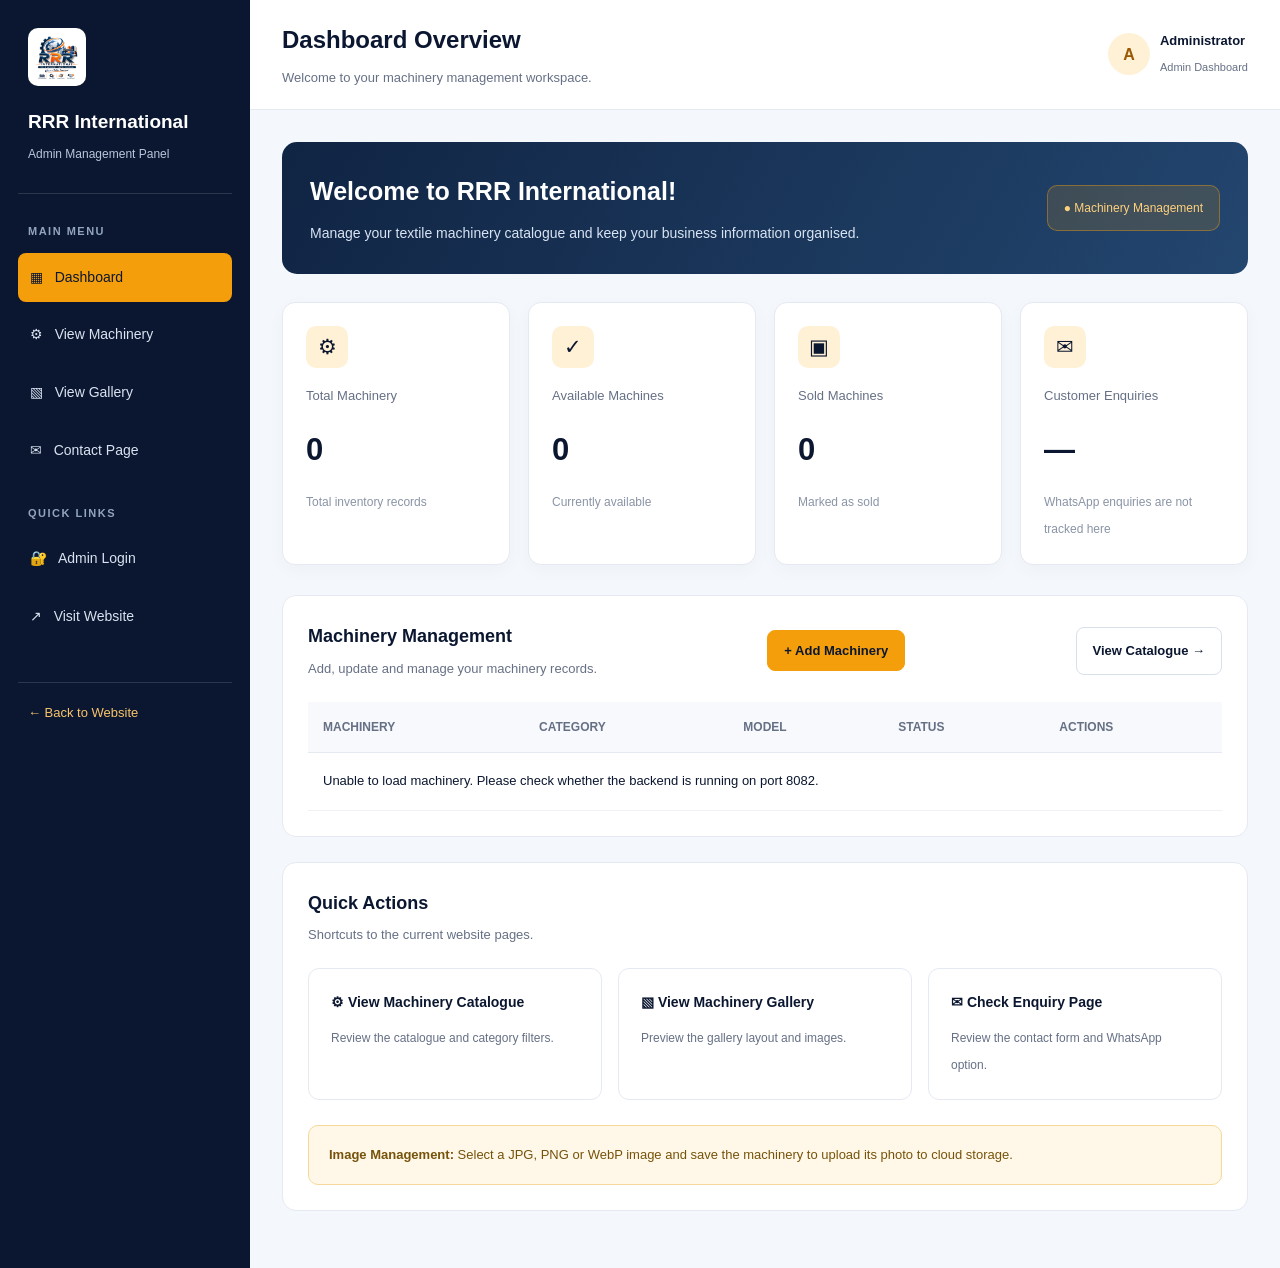
==== commit f28b12fc: "Update print statement from 'Hello' to 'Goodbye'" ====
--- a/admin/dashboard.html
+++ b/admin/dashboard.html
@@ -1005,10 +1005,10 @@
                 </div>
 
                 <div class="dashboard-notice">
-                    <strong>Development note:</strong>
-                    Photo selection and preview are available in this interface.
-                    Permanent photo upload still requires backend storage integration.
-                </div>
+    <strong>Image Management:</strong>
+    Select a JPG, PNG or WebP image and save the machinery
+    to upload its photo to cloud storage.
+</div>
 
             </section>
 
@@ -1019,4 +1019,4 @@
 <script src="./dashboard.js"></script>
 
 </body>
-</html>+</html>
